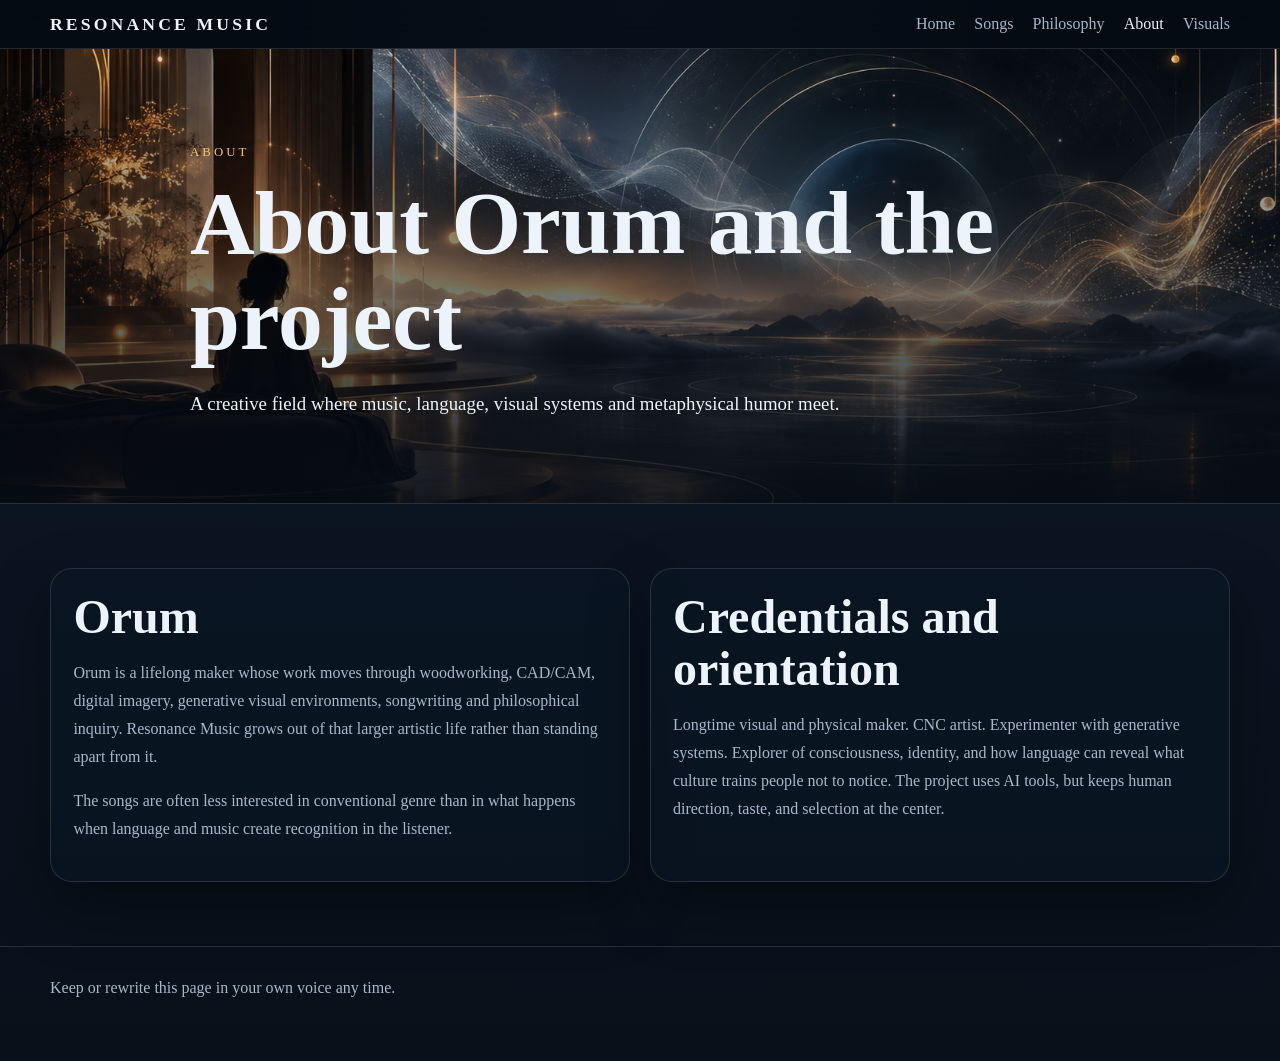
==== about.html @ a742f621 "Add files via upload First upload." ====
<!doctype html>
<html lang="en">
<head>
  <meta charset="utf-8">
  <meta name="viewport" content="width=device-width, initial-scale=1">
  <title>About — Resonance Music</title>
  <link rel="stylesheet" href="css/style.css">
  <script src="js/songs.js"></script>
  <script src="js/site.js" defer></script>
</head>
<body>
<header class="topbar"><div class="container nav-wrap"><a class="brand" href="index.html">Resonance Music</a><nav class="nav"><a href="index.html">Home</a><a href="songs.html">Songs</a><a href="philosophy.html">Philosophy</a><a href="about.html">About</a><a href="visuals.html">Visuals</a></nav></div></header>
<section class="hero small"><div class="hero-bg" style="background-image:url('assets/art/listening-room.png');"></div><div class="hero-overlay"></div><div class="container hero-content"><div class="eyebrow">About</div><h1>About Orum and the project</h1><p class="lead">A creative field where music, language, visual systems and metaphysical humor meet.</p></div></section>
<section class="section"><div class="container grid two">
  <div class="panel"><h2>Orum</h2><p>Orum is a lifelong maker whose work moves through woodworking, CAD/CAM, digital imagery, generative visual environments, songwriting and philosophical inquiry. Resonance Music grows out of that larger artistic life rather than standing apart from it.</p><p>The songs are often less interested in conventional genre than in what happens when language and music create recognition in the listener.</p></div>
  <div class="panel"><h2>Credentials and orientation</h2><p>Longtime visual and physical maker. CNC artist. Experimenter with generative systems. Explorer of consciousness, identity, and how language can reveal what culture trains people not to notice. The project uses AI tools, but keeps human direction, taste, and selection at the center.</p></div>
</div></section>
<footer><div class="container">Keep or rewrite this page in your own voice any time.</div></footer>
</body>
</html>
---- css/style.css ----
:root {
  --bg: #08101a;
  --bg2: #0f1b2d;
  --panel: rgba(11,22,35,.72);
  --panel-strong: rgba(8,16,26,.88);
  --text: #edf3fb;
  --muted: #a9b7ca;
  --line: rgba(255,255,255,.12);
  --gold: #efc56f;
  --blue: #7fc7ff;
  --max: 1180px;
  --radius: 22px;
  --shadow: 0 25px 60px rgba(0,0,0,.35);
}
* { box-sizing: border-box; }
html { scroll-behavior: smooth; }
body {
  margin: 0;
  font-family: Georgia, 'Times New Roman', serif;
  color: var(--text);
  background:
    radial-gradient(circle at top, rgba(53,91,145,.35), transparent 33%),
    linear-gradient(180deg, #07111b 0%, #0b1421 45%, #08101a 100%);
  min-height: 100vh;
}
a { color: var(--blue); text-decoration: none; }
a:hover { text-decoration: underline; }
img { max-width: 100%; display: block; }
.container { width: min(calc(100% - 2rem), var(--max)); margin: 0 auto; }
.topbar {
  position: sticky; top: 0; z-index: 20;
  background: rgba(4,10,18,.82);
  backdrop-filter: blur(14px);
  border-bottom: 1px solid var(--line);
}
.nav-wrap { display:flex; align-items:center; justify-content:space-between; gap:1rem; padding: .85rem 0; }
.brand { color: var(--text); font-size: 1.1rem; letter-spacing: .18em; text-transform: uppercase; font-weight: bold; }
.nav { display:flex; flex-wrap: wrap; gap: .8rem 1.2rem; }
.nav a { color: var(--muted); }
.nav a.active, .nav a:hover { color: var(--text); text-decoration:none; }
.hero {
  position: relative;
  min-height: 72vh;
  display: grid;
  align-items: end;
  overflow: hidden;
  border-bottom: 1px solid var(--line);
}
.hero.small { min-height: 46vh; }
.hero-bg {
  position:absolute; inset:0; background-size: cover; background-position:center;
  transform: scale(1.02);
}
.hero-overlay {
  position:absolute; inset:0;
  background: linear-gradient(180deg, rgba(6,10,17,.12) 0%, rgba(6,10,17,.45) 40%, rgba(7,12,20,.92) 100%);
}
.hero-content {
  position:relative; z-index:2;
  padding: 6rem 0 4rem;
  width:min(100%, 900px);
}
.eyebrow { color: var(--gold); text-transform: uppercase; letter-spacing: .24em; font-size: .8rem; margin-bottom: .9rem; }
h1, h2, h3 { margin: 0 0 1rem; line-height: 1.08; }
h1 { font-size: clamp(2.7rem, 7vw, 5.6rem); }
h2 { font-size: clamp(1.8rem, 4vw, 3rem); }
h3 { font-size: clamp(1.2rem, 2vw, 1.6rem); }
p { line-height: 1.75; color: var(--muted); }
.lead { font-size: 1.18rem; color: var(--text); max-width: 48rem; }
.quote {
  margin-top: 1.2rem; padding: 1rem 1.2rem; border-left: 3px solid var(--gold);
  background: rgba(255,255,255,.04); color: #f6f2e9;
}
.buttons { display:flex; gap:.9rem; flex-wrap: wrap; margin-top:1.6rem; }
.btn {
  display:inline-flex; align-items:center; justify-content:center; gap:.5rem;
  padding: .95rem 1.2rem; border-radius: 999px; border:1px solid var(--line);
  background: rgba(255,255,255,.05); color: var(--text); font-weight: bold;
  box-shadow: var(--shadow);
}
.btn.primary { background: linear-gradient(180deg, rgba(255,220,132,.92), rgba(222,171,70,.92)); color:#101720; }
.btn:hover { text-decoration:none; filter: brightness(1.06); }
.section { padding: 4rem 0; }
.panel {
  background: var(--panel); border: 1px solid var(--line); border-radius: var(--radius);
  padding: 1.4rem; box-shadow: var(--shadow);
}
.grid { display:grid; gap:1.2rem; }
.grid.two { grid-template-columns: repeat(auto-fit, minmax(280px, 1fr)); }
.grid.three { grid-template-columns: repeat(auto-fit, minmax(240px, 1fr)); }
.card {
  background: linear-gradient(180deg, rgba(255,255,255,.05), rgba(255,255,255,.025));
  border: 1px solid var(--line); border-radius: 22px; overflow: hidden; box-shadow: var(--shadow);
}
.card-body { padding: 1.15rem 1.15rem 1.25rem; }
.card-media { aspect-ratio: 16 / 9; object-fit: cover; width:100%; }
.kicker { color: var(--gold); font-size: .85rem; text-transform: uppercase; letter-spacing: .16em; }
.song-grid { display:grid; gap:1.2rem; grid-template-columns: repeat(auto-fit, minmax(260px, 1fr)); }
.song-card h3 { margin-bottom: .4rem; }
.song-card p { margin-top: .5rem; }
.meta { display:flex; flex-wrap: wrap; gap:.7rem 1rem; color: var(--muted); font-size: .95rem; }
.song-layout { display:grid; gap: 1.5rem; grid-template-columns: 1.2fr .8fr; }
.song-main, .song-side { min-width:0; }
@media (max-width: 900px) { .song-layout { grid-template-columns: 1fr; } }
.audio-box, .video-box, .lyrics-box, .info-box { margin-bottom: 1rem; }
audio, video { width:100%; border-radius: 14px; }
pre.lyrics {
  white-space: pre-wrap; font: 1rem/1.8 Georgia, serif; color: var(--text);
  margin: 0; background: rgba(0,0,0,.14); border-radius: 16px; padding: 1rem;
}
.note {
  padding: .9rem 1rem; border:1px dashed rgba(255,255,255,.22); border-radius: 14px; color: var(--muted);
  background: rgba(255,255,255,.04);
}
.steps li { margin: 0 0 .65rem; color: var(--muted); }
footer {
  border-top: 1px solid var(--line); padding: 2rem 0 4rem; color: var(--muted);
}
.gallery { display:grid; gap:1rem; grid-template-columns: repeat(auto-fit, minmax(220px, 1fr)); }
.gallery img { aspect-ratio: 16/10; width:100%; object-fit: cover; border-radius: 16px; border:1px solid var(--line); box-shadow: var(--shadow); }
hr.sep { border:none; border-top:1px solid var(--line); margin:2rem 0; }
.small { font-size: .95rem; }
.muted { color: var(--muted); }
.center { text-align:center; }
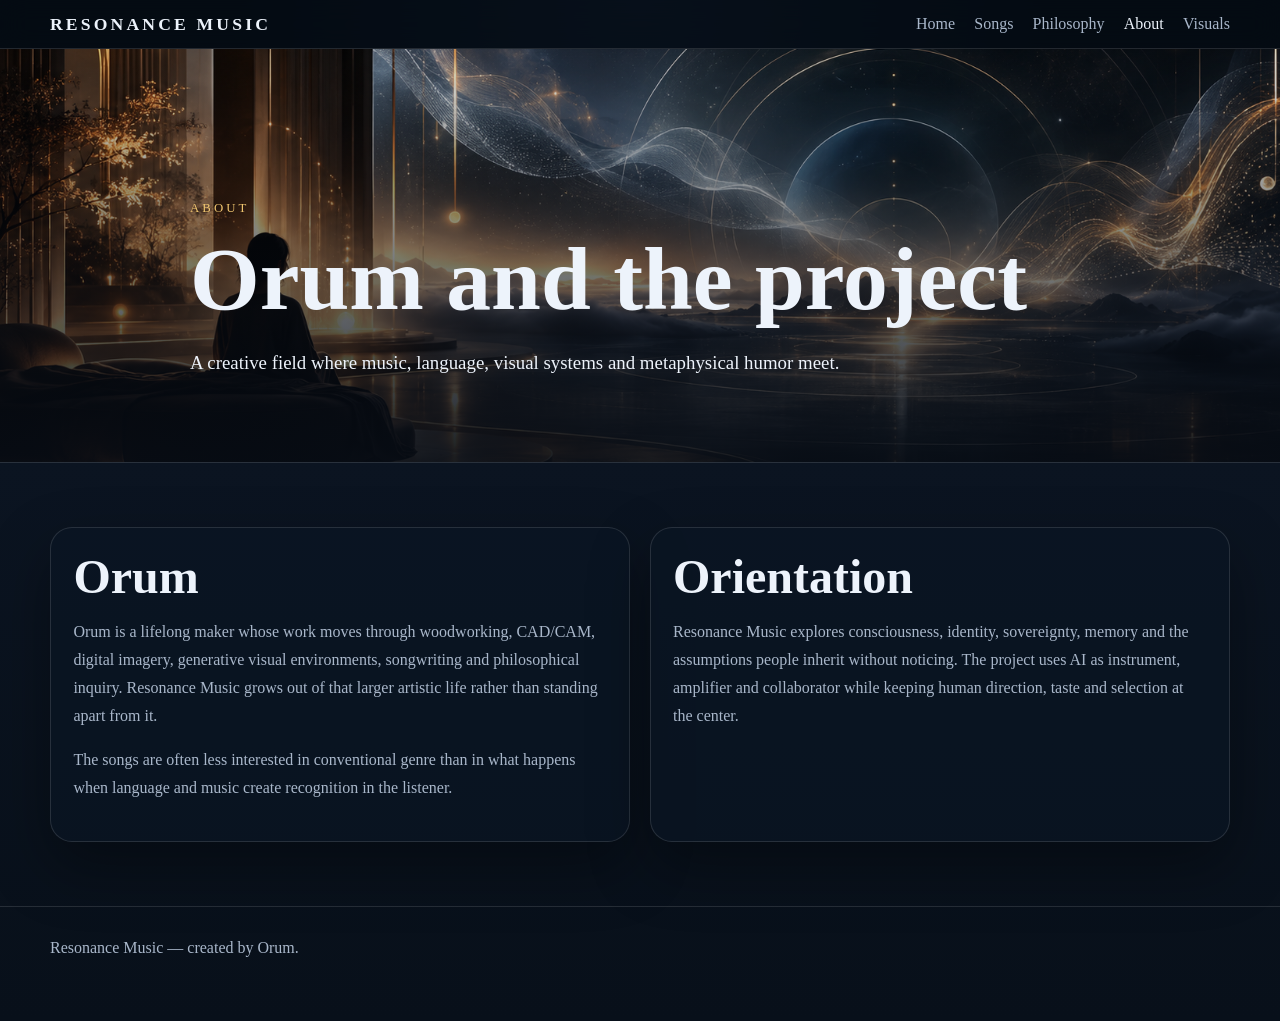
==== commit a72982c8: "Add files via upload" ====
--- a/about.html
+++ b/about.html
@@ -10,11 +10,11 @@
 </head>
 <body>
 <header class="topbar"><div class="container nav-wrap"><a class="brand" href="index.html">Resonance Music</a><nav class="nav"><a href="index.html">Home</a><a href="songs.html">Songs</a><a href="philosophy.html">Philosophy</a><a href="about.html">About</a><a href="visuals.html">Visuals</a></nav></div></header>
-<section class="hero small"><div class="hero-bg" style="background-image:url('assets/art/listening-room.png');"></div><div class="hero-overlay"></div><div class="container hero-content"><div class="eyebrow">About</div><h1>About Orum and the project</h1><p class="lead">A creative field where music, language, visual systems and metaphysical humor meet.</p></div></section>
+<section class="hero small"><div class="hero-bg" style="background-image:url('assets/art/listening-room.png');"></div><div class="hero-overlay"></div><div class="container hero-content"><div class="eyebrow">About</div><h1>Orum and the project</h1><p class="lead">A creative field where music, language, visual systems and metaphysical humor meet.</p></div></section>
 <section class="section"><div class="container grid two">
   <div class="panel"><h2>Orum</h2><p>Orum is a lifelong maker whose work moves through woodworking, CAD/CAM, digital imagery, generative visual environments, songwriting and philosophical inquiry. Resonance Music grows out of that larger artistic life rather than standing apart from it.</p><p>The songs are often less interested in conventional genre than in what happens when language and music create recognition in the listener.</p></div>
-  <div class="panel"><h2>Credentials and orientation</h2><p>Longtime visual and physical maker. CNC artist. Experimenter with generative systems. Explorer of consciousness, identity, and how language can reveal what culture trains people not to notice. The project uses AI tools, but keeps human direction, taste, and selection at the center.</p></div>
+  <div class="panel"><h2>Orientation</h2><p>Resonance Music explores consciousness, identity, sovereignty, memory and the assumptions people inherit without noticing. The project uses AI as instrument, amplifier and collaborator while keeping human direction, taste and selection at the center.</p></div>
 </div></section>
-<footer><div class="container">Keep or rewrite this page in your own voice any time.</div></footer>
+<footer><div class="container">Resonance Music — created by Orum.</div></footer>
 </body>
 </html>
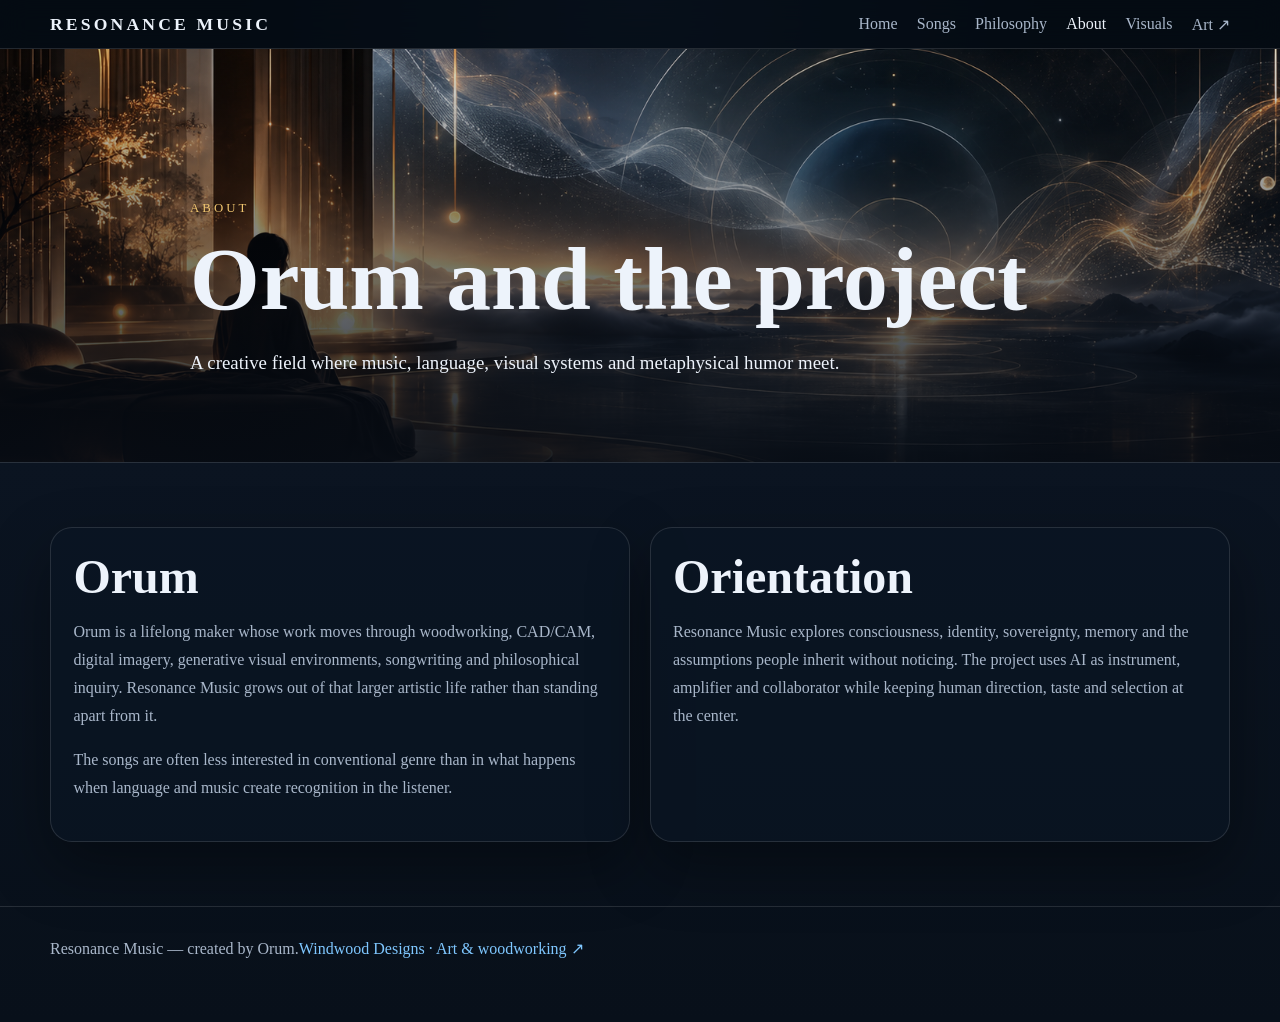
==== commit 6c288f9a: "Add files via upload Link artwork and music sites" ====
--- a/about.html
+++ b/about.html
@@ -9,12 +9,13 @@
   <script src="js/site.js" defer></script>
 </head>
 <body>
-<header class="topbar"><div class="container nav-wrap"><a class="brand" href="index.html">Resonance Music</a><nav class="nav"><a href="index.html">Home</a><a href="songs.html">Songs</a><a href="philosophy.html">Philosophy</a><a href="about.html">About</a><a href="visuals.html">Visuals</a></nav></div></header>
+<header class="topbar"><div class="container nav-wrap"><a class="brand" href="index.html">Resonance Music</a><nav class="nav"><a href="index.html">Home</a><a href="songs.html">Songs</a><a href="philosophy.html">Philosophy</a><a href="about.html">About</a><a href="visuals.html">Visuals</a><a class="companion-link" href="https://windwood2.github.io/works/" target="_blank" rel="noopener noreferrer" aria-label="Art — Windwood Designs (opens in a new tab)">Art <span aria-hidden="true">↗</span></a></nav></div></header>
 <section class="hero small"><div class="hero-bg" style="background-image:url('assets/art/listening-room.png');"></div><div class="hero-overlay"></div><div class="container hero-content"><div class="eyebrow">About</div><h1>Orum and the project</h1><p class="lead">A creative field where music, language, visual systems and metaphysical humor meet.</p></div></section>
 <section class="section"><div class="container grid two">
   <div class="panel"><h2>Orum</h2><p>Orum is a lifelong maker whose work moves through woodworking, CAD/CAM, digital imagery, generative visual environments, songwriting and philosophical inquiry. Resonance Music grows out of that larger artistic life rather than standing apart from it.</p><p>The songs are often less interested in conventional genre than in what happens when language and music create recognition in the listener.</p></div>
   <div class="panel"><h2>Orientation</h2><p>Resonance Music explores consciousness, identity, sovereignty, memory and the assumptions people inherit without noticing. The project uses AI as instrument, amplifier and collaborator while keeping human direction, taste and selection at the center.</p></div>
 </div></section>
-<footer><div class="container">Resonance Music — created by Orum.</div></footer>
+<footer><div class="container footer-wrap"><span>Resonance Music — created by Orum.</span><a class="footer-companion" href="https://windwood2.github.io/works/" target="_blank" rel="noopener noreferrer" aria-label="Windwood Designs — art and woodworking (opens in a new tab)">Windwood Designs · Art &amp; woodworking <span aria-hidden="true">↗</span></a></div></footer>
 </body>
 </html>
+
--- a/css/style.css
+++ b/css/style.css
@@ -122,3 +122,69 @@
 .small { font-size: .95rem; }
 .muted { color: var(--muted); }
 .center { text-align:center; }
+
+/* Watch + Lyrics */
+.watch-read-layout {
+  display: grid;
+  grid-template-columns: minmax(0, 1.15fr) minmax(320px, .85fr);
+  gap: 1.5rem;
+  align-items: stretch;
+  margin-top: 1.5rem;
+}
+.watch-column {
+  min-width: 0;
+  align-self: stretch;
+}
+.video-sticky {
+  position: sticky;
+  top: 5.5rem;
+  background: var(--panel);
+  border: 1px solid var(--line);
+  border-radius: var(--radius);
+  padding: 1.2rem;
+  box-shadow: var(--shadow);
+}
+.watch-kicker { margin-bottom: .85rem; }
+.youtube-frame {
+  position: relative;
+  width: 100%;
+  aspect-ratio: 16 / 9;
+  overflow: hidden;
+  border-radius: 16px;
+  background: #000;
+}
+.youtube-frame iframe {
+  position: absolute;
+  inset: 0;
+  width: 100%;
+  height: 100%;
+  border: 0;
+}
+.watch-read-layout .lyrics-box {
+  margin-bottom: 0;
+  max-height: calc(100vh - 7rem);
+  overflow-y: auto;
+  overscroll-behavior: contain;
+  scrollbar-gutter: stable;
+}
+.video-only-layout {
+  grid-template-columns: minmax(0, 760px);
+}
+
+@media (max-width: 900px) {
+  .watch-read-layout {
+    grid-template-columns: 1fr;
+    align-items: start;
+  }
+  .video-sticky {
+    position: relative;
+    top: auto;
+  }
+  .watch-read-layout .lyrics-box {
+    max-height: none;
+    overflow-y: visible;
+  }
+}
+
+
+
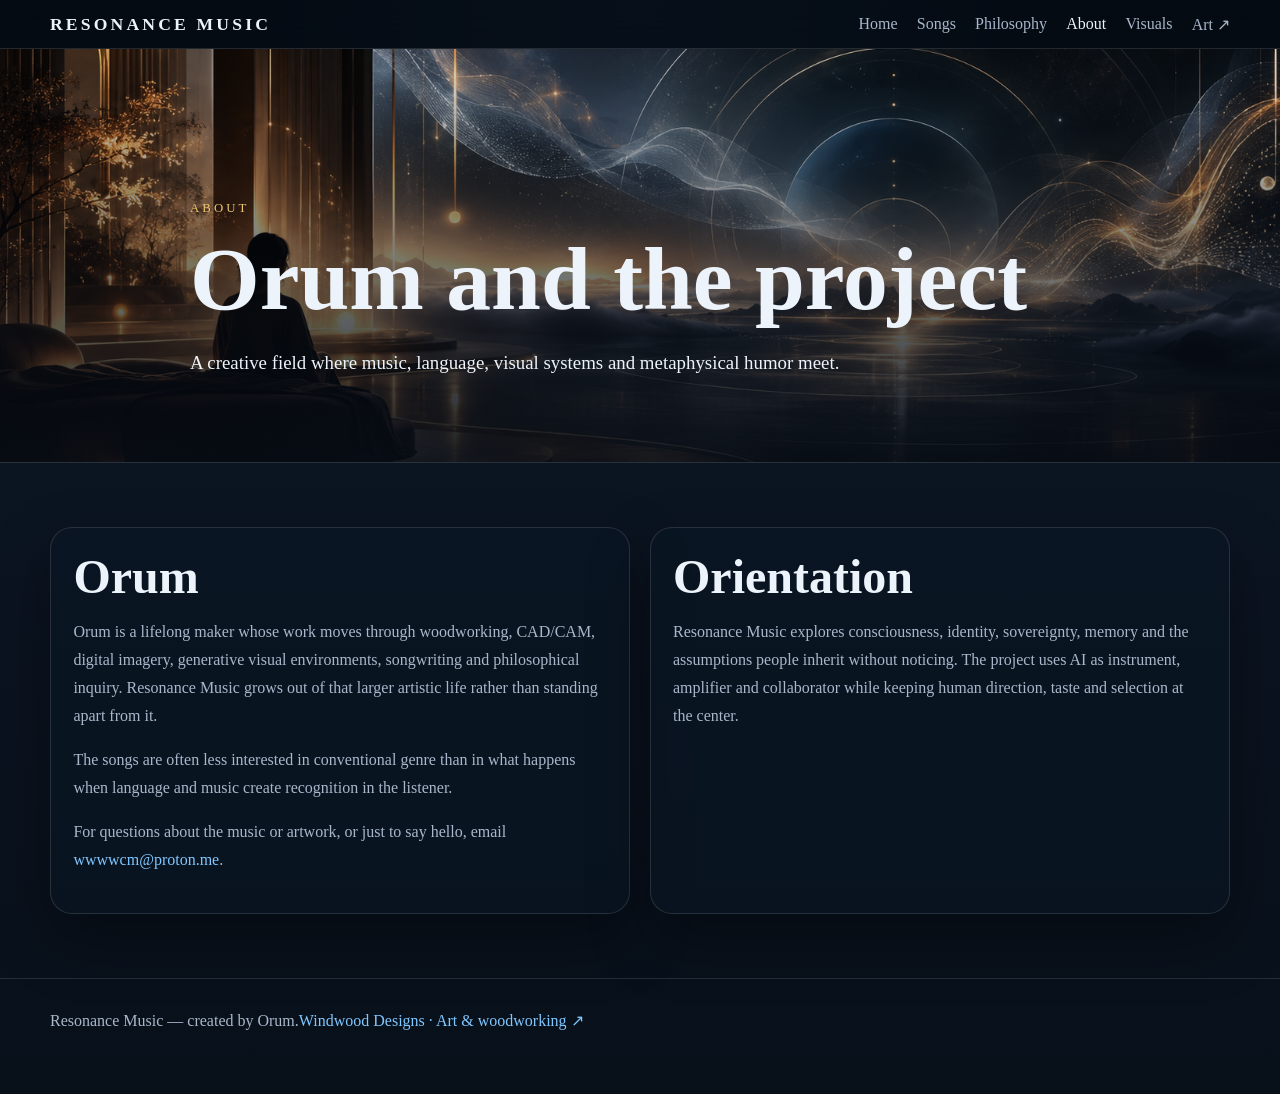
==== commit 9e1a5fe0: "Update about.html added new email address." ====
--- a/about.html
+++ b/about.html
@@ -12,10 +12,12 @@
 <header class="topbar"><div class="container nav-wrap"><a class="brand" href="index.html">Resonance Music</a><nav class="nav"><a href="index.html">Home</a><a href="songs.html">Songs</a><a href="philosophy.html">Philosophy</a><a href="about.html">About</a><a href="visuals.html">Visuals</a><a class="companion-link" href="https://windwood2.github.io/works/" target="_blank" rel="noopener noreferrer" aria-label="Art — Windwood Designs (opens in a new tab)">Art <span aria-hidden="true">↗</span></a></nav></div></header>
 <section class="hero small"><div class="hero-bg" style="background-image:url('assets/art/listening-room.png');"></div><div class="hero-overlay"></div><div class="container hero-content"><div class="eyebrow">About</div><h1>Orum and the project</h1><p class="lead">A creative field where music, language, visual systems and metaphysical humor meet.</p></div></section>
 <section class="section"><div class="container grid two">
-  <div class="panel"><h2>Orum</h2><p>Orum is a lifelong maker whose work moves through woodworking, CAD/CAM, digital imagery, generative visual environments, songwriting and philosophical inquiry. Resonance Music grows out of that larger artistic life rather than standing apart from it.</p><p>The songs are often less interested in conventional genre than in what happens when language and music create recognition in the listener.</p></div>
+  <div class="panel"><h2>Orum</h2><p>Orum is a lifelong maker whose work moves through woodworking, CAD/CAM, digital imagery, generative visual environments, songwriting and philosophical inquiry. Resonance Music grows out of that larger artistic life rather than standing apart from it.</p><p>The songs are often less interested in conventional genre than in what happens when language and music create recognition in the listener.</p><p>For questions about the music or artwork, or just to say hello, email <a href="mailto:wwwwcm@proton.me">wwwwcm@proton.me</a>.</p></div>
   <div class="panel"><h2>Orientation</h2><p>Resonance Music explores consciousness, identity, sovereignty, memory and the assumptions people inherit without noticing. The project uses AI as instrument, amplifier and collaborator while keeping human direction, taste and selection at the center.</p></div>
 </div></section>
 <footer><div class="container footer-wrap"><span>Resonance Music — created by Orum.</span><a class="footer-companion" href="https://windwood2.github.io/works/" target="_blank" rel="noopener noreferrer" aria-label="Windwood Designs — art and woodworking (opens in a new tab)">Windwood Designs · Art &amp; woodworking <span aria-hidden="true">↗</span></a></div></footer>
 </body>
 </html>
 
+
+
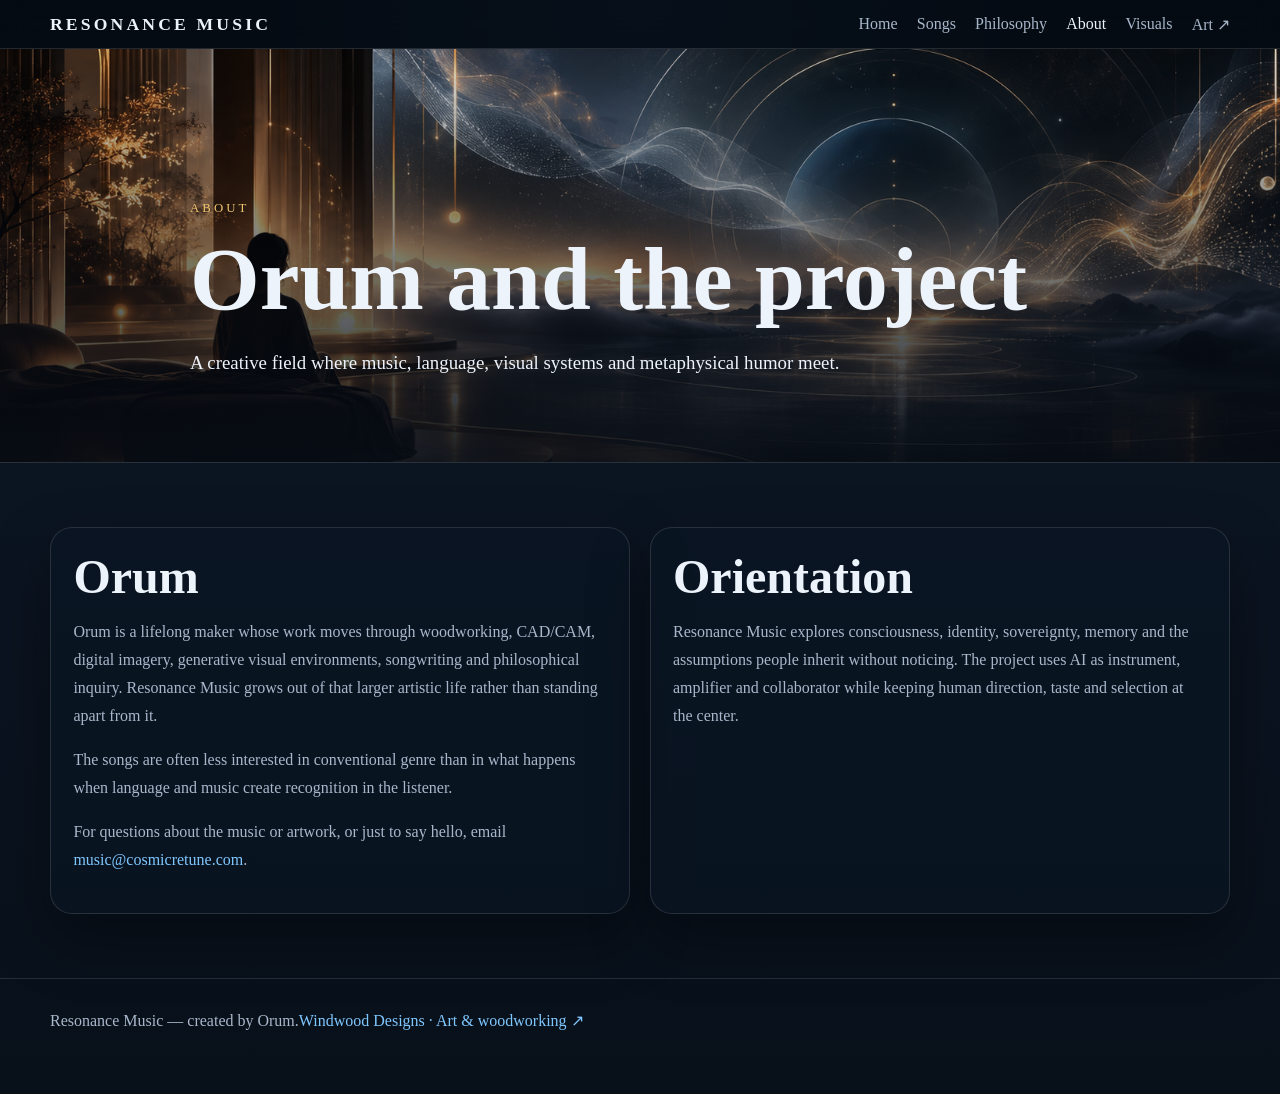
==== commit 229d04d6: "Update about.html" ====
--- a/about.html
+++ b/about.html
@@ -12,12 +12,9 @@
 <header class="topbar"><div class="container nav-wrap"><a class="brand" href="index.html">Resonance Music</a><nav class="nav"><a href="index.html">Home</a><a href="songs.html">Songs</a><a href="philosophy.html">Philosophy</a><a href="about.html">About</a><a href="visuals.html">Visuals</a><a class="companion-link" href="https://windwood2.github.io/works/" target="_blank" rel="noopener noreferrer" aria-label="Art — Windwood Designs (opens in a new tab)">Art <span aria-hidden="true">↗</span></a></nav></div></header>
 <section class="hero small"><div class="hero-bg" style="background-image:url('assets/art/listening-room.png');"></div><div class="hero-overlay"></div><div class="container hero-content"><div class="eyebrow">About</div><h1>Orum and the project</h1><p class="lead">A creative field where music, language, visual systems and metaphysical humor meet.</p></div></section>
 <section class="section"><div class="container grid two">
-  <div class="panel"><h2>Orum</h2><p>Orum is a lifelong maker whose work moves through woodworking, CAD/CAM, digital imagery, generative visual environments, songwriting and philosophical inquiry. Resonance Music grows out of that larger artistic life rather than standing apart from it.</p><p>The songs are often less interested in conventional genre than in what happens when language and music create recognition in the listener.</p><p>For questions about the music or artwork, or just to say hello, email <a href="mailto:wwwwcm@proton.me">wwwwcm@proton.me</a>.</p></div>
+  <div class="panel"><h2>Orum</h2><p>Orum is a lifelong maker whose work moves through woodworking, CAD/CAM, digital imagery, generative visual environments, songwriting and philosophical inquiry. Resonance Music grows out of that larger artistic life rather than standing apart from it.</p><p>The songs are often less interested in conventional genre than in what happens when language and music create recognition in the listener.</p><p>For questions about the music or artwork, or just to say hello, email <a href="mailto:music@cosmicretune.com">music@cosmicretune.com</a>.</p></div>
   <div class="panel"><h2>Orientation</h2><p>Resonance Music explores consciousness, identity, sovereignty, memory and the assumptions people inherit without noticing. The project uses AI as instrument, amplifier and collaborator while keeping human direction, taste and selection at the center.</p></div>
 </div></section>
 <footer><div class="container footer-wrap"><span>Resonance Music — created by Orum.</span><a class="footer-companion" href="https://windwood2.github.io/works/" target="_blank" rel="noopener noreferrer" aria-label="Windwood Designs — art and woodworking (opens in a new tab)">Windwood Designs · Art &amp; woodworking <span aria-hidden="true">↗</span></a></div></footer>
 </body>
 </html>
-
-
-
